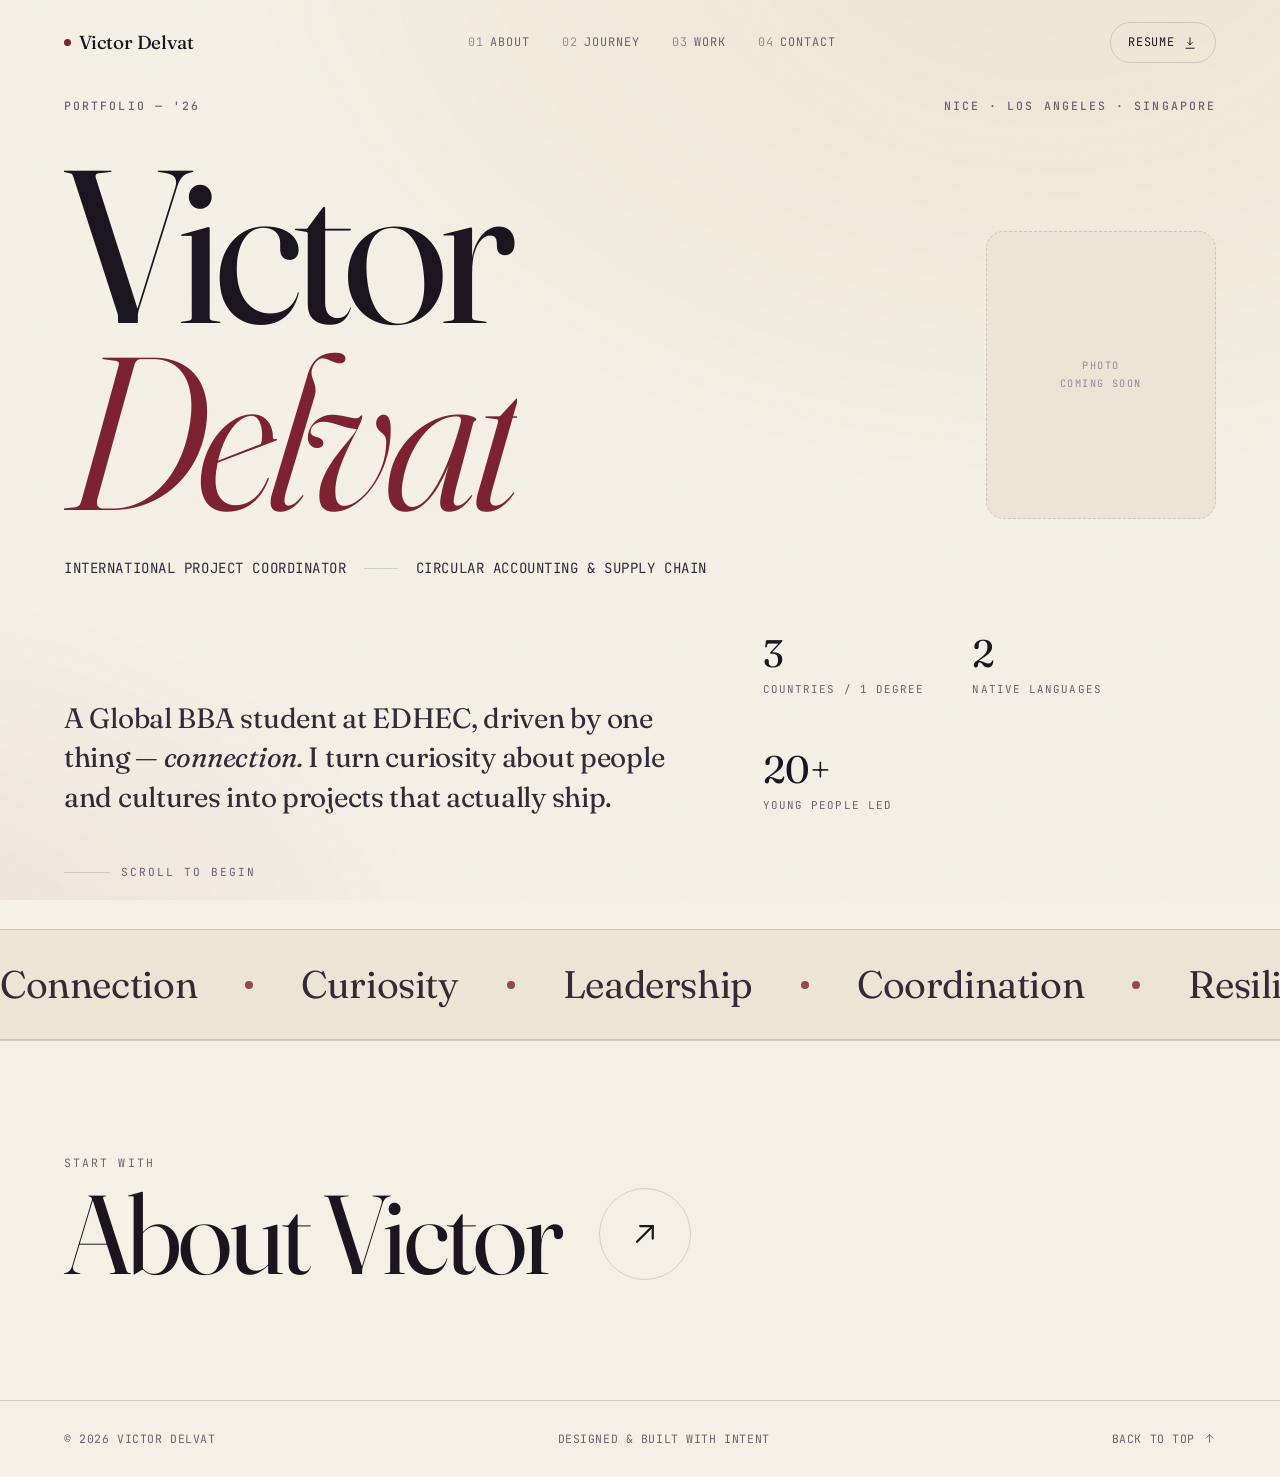
==== index.html @ 2fd2fdd8 "Initial commit — interactive multi-page portfolio Five-page editorial portfolio (home, about, journe" ====
<!DOCTYPE html>
<html lang="en">
<head>
<meta charset="UTF-8" />
<meta name="viewport" content="width=device-width, initial-scale=1.0" />
<title>Victor Delvat — International Project Coordinator</title>
<meta name="description" content="Victor Delvat — Global BBA student at EDHEC driven by connection. International project coordinator across France, the United States and Singapore. Circular Accounting & Supply Chain." />
<meta name="author" content="Victor Delvat" />
<meta name="theme-color" content="#F4F0E6" />
<link rel="preconnect" href="https://fonts.googleapis.com" />
<link rel="preconnect" href="https://fonts.gstatic.com" crossorigin />
<link href="https://fonts.googleapis.com/css2?family=Fraunces:ital,opsz,wght@0,9..144,300..600;1,9..144,300..500&family=Inter:wght@400;500;600&family=JetBrains+Mono:wght@400;500&display=swap" rel="stylesheet" />
<link rel="stylesheet" href="assets/styles.css" />
</head>
<body>
<div class="progress" id="progress" aria-hidden="true"></div>
<div class="cursor" id="cursor" aria-hidden="true"></div>
<div class="cursor-dot" id="cursorDot" aria-hidden="true"></div>

<header class="nav" id="nav">
  <a href="index.html" class="nav-name" aria-label="Victor Delvat — home"><span class="dot" aria-hidden="true"></span> Victor Delvat</a>
  <nav class="nav-links" aria-label="Primary">
    <a href="about.html" data-nav="about"><span class="idx">01</span>About</a>
    <a href="journey.html" data-nav="journey"><span class="idx">02</span>Journey</a>
    <a href="work.html" data-nav="work"><span class="idx">03</span>Work</a>
    <a href="contact.html" data-nav="contact"><span class="idx">04</span>Contact</a>
  </nav>
  <a class="btn-resume magnetic" href="Victor_Delvat_Resume.pdf" download data-cursor>
    <span>Resume <svg viewBox="0 0 24 24" fill="none" stroke="currentColor" stroke-width="1.6" stroke-linecap="round" stroke-linejoin="round" aria-hidden="true"><path d="M12 3v12m0 0 4-4m-4 4-4-4M5 21h14"/></svg></span>
  </a>
  <button class="nav-toggle" id="navToggle" aria-label="Open menu" aria-expanded="false"><span></span><span></span></button>
</header>

<div class="menu" id="menu">
  <a href="about.html" data-nav="about"><span class="idx">01</span>About</a>
  <a href="journey.html" data-nav="journey"><span class="idx">02</span>Journey</a>
  <a href="work.html" data-nav="work"><span class="idx">03</span>Work</a>
  <a href="contact.html" data-nav="contact"><span class="idx">04</span>Contact</a>
</div>
<main>
<section class="hero wrap" id="hero">
  <div class="hero-top">
    <p class="label r-up in">Portfolio — '26</p>
    <p class="label r-up in" data-d="1">Nice · Los&nbsp;Angeles · Singapore</p>
  </div>

  <div class="hero-head">
    <h1 class="hero-name display" aria-label="Victor Delvat">
      <span class="reveal-line"><span>Victor</span></span>
      <span class="reveal-line"><span><em>Delvat</em></span></span>
    </h1>
    <figure class="portrait r-up" data-d="2">
      <img src="assets/victor.jpg" alt="Portrait of Victor Delvat"
           onerror="this.closest('.portrait').classList.add('is-empty');this.remove();" />
      <figcaption>Photo<br/>coming soon</figcaption>
    </figure>
  </div>

  <div class="hero-role r-up" data-d="2">
    <span>International Project Coordinator</span>
    <span class="sep" aria-hidden="true"></span>
    <span>Circular Accounting &amp; Supply Chain</span>
  </div>

  <div class="hero-grid">
    <p class="lead hero-lead serif r-up" data-d="3">
      A Global&nbsp;BBA student at EDHEC, driven by one thing — <em>connection.</em>
      I turn curiosity about people and cultures into projects that actually ship.
    </p>
    <div class="hero-meta r-up" data-d="4">
      <div class="hero-stats">
        <div class="stat"><span class="num">3</span><span class="cap">Countries / 1 degree</span></div>
        <div class="stat"><span class="num">2</span><span class="cap">Native languages</span></div>
        <div class="stat"><span class="num">20+</span><span class="cap">Young people led</span></div>
      </div>
    </div>
  </div>

  <div class="scroll-cue r-up" data-d="5">
    <span class="line" aria-hidden="true"></span> Scroll to begin
  </div>
</section>
<div class="marquee" aria-hidden="true">
  <div class="marquee-track" id="marquee">
    <div class="marquee-item">Connection<span></span></div>
    <div class="marquee-item">Curiosity<span></span></div>
    <div class="marquee-item">Leadership<span></span></div>
    <div class="marquee-item">Coordination<span></span></div>
    <div class="marquee-item">Resilience<span></span></div>
    <div class="marquee-item">Culture<span></span></div>
    <!-- duplicate for seamless loop -->
    <div class="marquee-item">Connection<span></span></div>
    <div class="marquee-item">Curiosity<span></span></div>
    <div class="marquee-item">Leadership<span></span></div>
    <div class="marquee-item">Coordination<span></span></div>
    <div class="marquee-item">Resilience<span></span></div>
    <div class="marquee-item">Culture<span></span></div>
  </div>
</div>
</main>

<a class="next-step" href="about.html" aria-label="Next: About Victor">
  <span class="next-inner">
    <span class="ns-label r-up">Start with</span>
    <span class="ns-title serif r-up" data-d="1">About Victor <span class="ns-arrow"><svg viewBox="0 0 24 24" fill="none" stroke="currentColor" stroke-width="1.4" stroke-linecap="round" aria-hidden="true"><path d="M7 17 17 7M9 7h8v8"/></svg></span></span>
  </span>
</a>
<footer class="site-foot">
  <span>© <span id="yr"></span> Victor Delvat</span>
  <span>Designed &amp; built with intent</span>
  <a href="#" class="to-top" data-cursor>Back to top <svg viewBox="0 0 24 24" fill="none" stroke="currentColor" stroke-width="1.8" stroke-linecap="round" aria-hidden="true"><path d="M12 19V5m0 0-6 6m6-6 6 6"/></svg></a>
</footer>
<script src="assets/main.js"></script>
</body>
</html>
---- assets/styles.css ----
/* ============================================================
   VICTOR DELVAT — shared stylesheet (multi-page, bold edition)
   ============================================================ */
:root{
  --paper:#F4F0E6;
  --paper-2:#ECE5D6;
  --surface:#FBF8F1;
  --ink:#1A1620;
  --ink-soft:#332C38;
  --muted:#6B6270;
  --muted-2:#968D9C;
  --line:rgba(26,22,32,0.14);
  --line-soft:rgba(26,22,32,0.07);
  --clay:#7C2230;
  --clay-deep:#5E1721;
  --gold:#B07C2E;
  --gold-soft:#CBA869;
  --dark:#17121A;
  --dark-paper:#EFE7DA;
  --map-land:rgba(26,22,32,0.085);
  --map-hi:rgba(124,34,48,0.42);

  --maxw:1320px;
  --gut:clamp(1.25rem,5vw,5.5rem);

  --ease:cubic-bezier(0.22,1,0.36,1);
  --ease-soft:cubic-bezier(0.65,0.05,0.36,1);
  --r:16px;

  --f-display:"Fraunces",Georgia,serif;
  --f-body:"Inter",system-ui,-apple-system,sans-serif;
  --f-mono:"JetBrains Mono",ui-monospace,monospace;
}

/* ---------- view transitions (cross-page) ---------- */
@view-transition{ navigation:auto; }
@keyframes vt-out{ to{ opacity:0; transform:translateY(-14px) scale(.992); } }
@keyframes vt-in{ from{ opacity:0; transform:translateY(22px) scale(.992); } }
::view-transition-old(root){ animation:vt-out .42s var(--ease) both; }
::view-transition-new(root){ animation:vt-in .55s var(--ease) both; }

/* ============================================================ RESET */
*{margin:0;padding:0;box-sizing:border-box}
html{-webkit-text-size-adjust:100%;scroll-behavior:smooth}
body{
  font-family:var(--f-body);background:var(--paper);color:var(--ink);
  font-size:clamp(1rem,0.55vw + 0.9rem,1.12rem);line-height:1.65;
  -webkit-font-smoothing:antialiased;text-rendering:optimizeLegibility;overflow-x:hidden;
}
img{display:block;max-width:100%}
a{color:inherit;text-decoration:none}
button{font:inherit;color:inherit;background:none;border:none;cursor:pointer}
::selection{background:var(--clay);color:#fff}

/* warm wash + film grain */
body::before{
  content:"";position:fixed;inset:0;z-index:0;pointer-events:none;
  background:
    radial-gradient(120% 120% at 82% -10%, rgba(176,124,46,0.10), transparent 55%),
    radial-gradient(90% 90% at -10% 110%, rgba(124,34,48,0.07), transparent 50%);
}
body::after{
  content:"";position:fixed;inset:0;z-index:9998;pointer-events:none;opacity:.5;
  mix-blend-mode:multiply;
  background-image:url("data:image/svg+xml,%3Csvg xmlns='http://www.w3.org/2000/svg' width='160' height='160'%3E%3Cfilter id='n'%3E%3CfeTurbulence type='fractalNoise' baseFrequency='0.85' numOctaves='2' stitchTiles='stitch'/%3E%3C/filter%3E%3Crect width='100%25' height='100%25' filter='url(%23n)' opacity='0.045'/%3E%3C/svg%3E");
}

.wrap{max-width:var(--maxw);margin-inline:auto;padding-inline:var(--gut)}
.section{position:relative;z-index:1;padding-block:clamp(4.5rem,11vh,9rem)}
main{position:relative;z-index:1}

/* ============================================================ TYPE HELPERS */
.label{font-family:var(--f-mono);font-size:0.72rem;letter-spacing:0.18em;text-transform:uppercase;color:var(--muted);font-weight:500}
.display{font-family:var(--f-display);font-weight:380;line-height:0.9;letter-spacing:-0.025em;font-optical-sizing:auto}
.serif{font-family:var(--f-display)}
.lead{font-size:clamp(1.2rem,1.4vw + 0.9rem,1.75rem);line-height:1.42;letter-spacing:-0.01em;color:var(--ink-soft);max-width:34ch}

.reveal-line{display:block;overflow:hidden}
.reveal-line > span{display:block;transform:translateY(110%);transition:transform 0.95s var(--ease)}
.in .reveal-line > span{transform:translateY(0)}
.in .reveal-line:nth-child(2) > span{transition-delay:0.08s}
.in .reveal-line:nth-child(3) > span{transition-delay:0.16s}

.r-up{opacity:0;transform:translateY(26px);transition:opacity 0.85s var(--ease),transform 0.85s var(--ease)}
.in .r-up,.r-up.in{opacity:1;transform:none}
.r-up[data-d="1"]{transition-delay:0.08s}
.r-up[data-d="2"]{transition-delay:0.16s}
.r-up[data-d="3"]{transition-delay:0.24s}
.r-up[data-d="4"]{transition-delay:0.32s}
.r-up[data-d="5"]{transition-delay:0.40s}

/* ============================================================ CURSOR */
.cursor,.cursor-dot{position:fixed;top:0;left:0;z-index:9999;pointer-events:none;border-radius:50%;mix-blend-mode:multiply;opacity:0}
.cursor{width:40px;height:40px;border:1px solid rgba(26,22,32,0.45);transform:translate(-50%,-50%);
  transition:width .35s var(--ease),height .35s var(--ease),opacity .3s,background .35s var(--ease),border-color .35s}
.cursor-dot{width:5px;height:5px;background:var(--ink);transform:translate(-50%,-50%)}
.cursor.is-hover{width:66px;height:66px;background:rgba(124,34,48,0.10);border-color:transparent}
.cursor.is-hover-dark{border-color:rgba(239,231,218,0.6)}
body.cursor-ready{cursor:none}
body.cursor-ready a,body.cursor-ready button{cursor:none}

/* ============================================================ PROGRESS */
.progress{position:fixed;top:0;left:0;height:2px;width:100%;transform:scaleX(0);transform-origin:0 50%;background:var(--clay);z-index:300}

/* ============================================================ NAV */
.nav{position:fixed;top:0;left:0;right:0;z-index:200;display:flex;align-items:center;justify-content:space-between;
  padding:1.4rem var(--gut);transition:padding .5s var(--ease),background .5s var(--ease),box-shadow .5s var(--ease),backdrop-filter .5s}
.nav.shrunk{padding:0.85rem var(--gut);background:rgba(244,240,230,0.72);backdrop-filter:blur(14px) saturate(120%);
  -webkit-backdrop-filter:blur(14px) saturate(120%);box-shadow:0 1px 0 var(--line-soft)}
.nav-name{font-family:var(--f-display);font-size:1.18rem;font-weight:450;letter-spacing:-0.01em;display:flex;align-items:center;gap:.5rem}
.nav-name .dot{width:7px;height:7px;border-radius:50%;background:var(--clay);display:inline-block}
.nav-links{display:flex;align-items:center;gap:2rem}
.nav-links a{font-family:var(--f-mono);font-size:0.74rem;letter-spacing:0.08em;text-transform:uppercase;color:var(--muted);position:relative;padding:.3rem 0;transition:color .3s var(--ease)}
.nav-links a .idx{color:var(--muted-2);margin-right:.4rem}
.nav-links a::after{content:"";position:absolute;left:0;bottom:-2px;height:1px;width:100%;background:var(--ink);transform:scaleX(0);transform-origin:100% 50%;transition:transform .4s var(--ease)}
.nav-links a:hover,.nav-links a.active{color:var(--ink)}
.nav-links a:hover::after,.nav-links a.active::after{transform:scaleX(1);transform-origin:0 50%}
.nav-links a.active .idx{color:var(--clay)}

.btn-resume{display:inline-flex;align-items:center;gap:.55rem;font-family:var(--f-mono);font-size:0.74rem;letter-spacing:0.06em;text-transform:uppercase;
  border:1px solid var(--line);border-radius:100px;padding:.6rem 1.1rem;color:var(--ink);position:relative;overflow:hidden;
  transition:background .4s var(--ease),color .4s var(--ease),border-color .4s var(--ease)}
.btn-resume span{position:relative;z-index:1;display:inline-flex;align-items:center;gap:.55rem}
.btn-resume::before{content:"";position:absolute;inset:0;background:var(--ink);transform:translateY(101%);transition:transform .5s var(--ease);z-index:0}
.btn-resume:hover{color:var(--paper);border-color:var(--ink)}
.btn-resume:hover::before{transform:translateY(0)}
.btn-resume svg{width:14px;height:14px}
.nav-toggle{display:none}

/* mobile menu */
.menu{position:fixed;inset:0;z-index:190;background:var(--paper);display:flex;flex-direction:column;justify-content:center;gap:1rem;padding:var(--gut);transform:translateY(-100%);transition:transform .6s var(--ease)}
.menu.open{transform:translateY(0)}
.menu a{font-family:var(--f-display);font-size:clamp(2rem,9vw,3.5rem);font-weight:380;letter-spacing:-0.02em;display:flex;align-items:baseline;gap:1rem}
.menu a .idx{font-family:var(--f-mono);font-size:0.9rem;color:var(--clay)}

/* inner pages: clear the fixed nav */
main > .section:first-child:not(.hero){padding-top:clamp(7rem,15vh,11rem)}

/* dark-themed pages (contact): make the nav legible over dark */
body.on-dark .nav-name{color:var(--dark-paper)}
body.on-dark .nav-name .dot{background:var(--gold)}
body.on-dark .nav-links a{color:rgba(239,231,218,0.55)}
body.on-dark .nav-links a:hover,body.on-dark .nav-links a.active{color:var(--dark-paper)}
body.on-dark .nav-links a::after{background:var(--dark-paper)}
body.on-dark .nav-links a.active .idx{color:var(--gold)}
body.on-dark .btn-resume{color:var(--dark-paper);border-color:rgba(239,231,218,0.32)}
body.on-dark .btn-resume::before{background:var(--dark-paper)}
body.on-dark .btn-resume:hover{color:var(--dark)}
body.on-dark .nav.shrunk{background:rgba(23,18,26,0.62);box-shadow:0 1px 0 rgba(239,231,218,0.1)}
body.on-dark .nav-toggle span{background:var(--dark-paper)}
body.on-dark .cursor{border-color:rgba(239,231,218,0.5);mix-blend-mode:screen}
body.on-dark .cursor-dot{background:var(--dark-paper);mix-blend-mode:screen}

/* ============================================================ HERO */
.hero{min-height:100svh;display:flex;flex-direction:column;justify-content:center;padding-top:6rem;padding-bottom:3rem;position:relative;z-index:1}
.hero-top{display:flex;justify-content:space-between;align-items:flex-end;gap:2rem;margin-bottom:clamp(1.5rem,4vh,3rem);flex-wrap:wrap}
.hero-head{display:flex;align-items:flex-end;justify-content:space-between;gap:clamp(1.5rem,4vw,3rem);flex-wrap:wrap}
.hero-name{font-size:clamp(3.8rem,17vw,17rem);letter-spacing:-0.04em;line-height:0.86}
.hero-name em{font-style:italic;font-weight:320;color:var(--clay)}
.hero-role{display:flex;align-items:center;gap:1.1rem;flex-wrap:wrap;margin-top:clamp(1.4rem,3.5vh,2.6rem);
  font-family:var(--f-mono);font-size:clamp(0.78rem,1.1vw,0.95rem);letter-spacing:0.04em;text-transform:uppercase;color:var(--ink-soft)}
.hero-role .sep{width:34px;height:1px;background:var(--line);display:inline-block}
.hero-grid{display:grid;grid-template-columns:1.4fr 1fr;gap:clamp(2rem,5vw,5rem);align-items:end;margin-top:clamp(2.5rem,6vh,4.5rem)}
.hero-lead{align-self:end}
.hero-meta{display:flex;flex-direction:column;gap:.9rem;align-items:flex-start;justify-self:end}
.hero-stats{display:flex;gap:clamp(1.5rem,4vw,3rem);flex-wrap:wrap}
.stat .num{font-family:var(--f-display);font-size:clamp(1.9rem,3vw,2.8rem);line-height:1;font-weight:400;display:block}
.stat .cap{font-family:var(--f-mono);font-size:0.68rem;letter-spacing:0.1em;text-transform:uppercase;color:var(--muted);margin-top:.5rem}
.scroll-cue{display:flex;align-items:center;gap:.7rem;margin-top:clamp(2rem,5vh,3.5rem);font-family:var(--f-mono);font-size:0.7rem;letter-spacing:0.18em;text-transform:uppercase;color:var(--muted)}
.scroll-cue .line{position:relative;width:46px;height:1px;background:var(--line);overflow:hidden}
.scroll-cue .line::after{content:"";position:absolute;inset:0;background:var(--ink);transform:translateX(-100%);animation:cue 2.4s var(--ease) infinite}
@keyframes cue{0%{transform:translateX(-100%)}50%{transform:translateX(0)}100%{transform:translateX(100%)}}

/* ============================================================ PORTRAIT / PHOTO SLOTS */
.portrait{position:relative;flex:none;align-self:flex-end;margin-bottom:.4rem;width:clamp(160px,18vw,270px);aspect-ratio:4/5;
  border:1px solid var(--line);border-radius:18px;overflow:hidden;background:var(--paper-2)}
.portrait img,.photo img{position:absolute;inset:0;width:100%;height:100%;object-fit:cover;z-index:1}
.portrait figcaption,.photo figcaption{position:absolute;inset:0;display:flex;align-items:center;justify-content:center;text-align:center;
  font-family:var(--f-mono);font-size:0.64rem;letter-spacing:0.14em;text-transform:uppercase;color:var(--muted-2);line-height:1.7}
.portrait.is-empty,.photo.is-empty{border-style:dashed}
.photo{position:relative;overflow:hidden;border:1px solid var(--line);border-radius:var(--r);background:var(--paper-2)}

/* ============================================================ SECTION HEADER */
.sec-head{display:flex;align-items:baseline;gap:1rem;margin-bottom:clamp(2.5rem,6vw,4.5rem);border-bottom:1px solid var(--line);padding-bottom:1.4rem;flex-wrap:wrap}
.sec-head .idx{font-family:var(--f-mono);font-size:0.8rem;color:var(--clay);letter-spacing:0.05em}
.sec-head h1,.sec-head h2{font-size:clamp(2.2rem,5.5vw,4.6rem);font-weight:360;letter-spacing:-0.03em;line-height:1}
.sec-head h1 em,.sec-head h2 em{font-style:italic;color:var(--muted)}
.sec-head .aside{margin-left:auto;max-width:30ch;color:var(--muted);font-size:0.95rem}

/* ============================================================ ABOUT */
.about-grid{display:grid;grid-template-columns:1fr 1fr;gap:clamp(2.5rem,6vw,6rem);align-items:start}
.about-lead{font-family:var(--f-display);font-weight:340;font-size:clamp(1.6rem,2.5vw,2.4rem);line-height:1.3;letter-spacing:-0.015em}
.about-lead strong{font-weight:500;color:var(--clay-deep)}
.about-body p{color:var(--ink-soft);margin-bottom:1.3rem;max-width:46ch}
.about-body p:last-child{margin-bottom:0}
.pullquote{margin-top:clamp(3rem,7vw,5rem);border-top:1px solid var(--line);padding-top:clamp(2rem,4vw,3rem);display:grid;grid-template-columns:auto 1fr;gap:clamp(1.5rem,4vw,3rem);align-items:start}
.pullquote .q{font-family:var(--f-display);font-style:italic;font-weight:330;font-size:clamp(1.8rem,3.8vw,3.4rem);line-height:1.18;letter-spacing:-0.02em}
.pullquote .q .mark{color:var(--clay)}
.pullquote .attr{font-family:var(--f-mono);font-size:0.72rem;letter-spacing:0.12em;text-transform:uppercase;color:var(--muted);white-space:nowrap;padding-top:.6rem}
.values{display:flex;flex-wrap:wrap;gap:.7rem;margin-top:clamp(2.5rem,5vw,3.5rem)}
.chip{font-family:var(--f-mono);font-size:0.76rem;letter-spacing:0.03em;border:1px solid var(--line);border-radius:100px;padding:.5rem 1rem;color:var(--ink-soft);transition:background .35s var(--ease),color .35s var(--ease),border-color .35s var(--ease)}
.chip:hover{background:var(--ink);color:var(--paper);border-color:var(--ink)}

/* ============================================================ PATH / JOURNEY */
.path-list{display:flex;flex-direction:column}
.stop{display:grid;grid-template-columns:0.6fr 1.6fr 1fr;gap:clamp(1rem,3vw,3rem);padding:clamp(1.6rem,3.5vw,2.6rem) 0;border-top:1px solid var(--line);align-items:start;position:relative;transition:background .5s var(--ease)}
.stop:last-child{border-bottom:1px solid var(--line)}
.stop:hover{background:linear-gradient(90deg,rgba(124,34,48,0.05),transparent 70%)}
.stop .yr{font-family:var(--f-mono);font-size:0.8rem;color:var(--muted);letter-spacing:0.03em;padding-top:.45rem}
.stop .place h3{font-family:var(--f-display);font-size:clamp(1.4rem,2.6vw,2.1rem);font-weight:400;letter-spacing:-0.015em;line-height:1.1}
.stop .place .loc{display:flex;align-items:center;gap:.55rem;margin-top:.6rem;font-size:0.92rem;color:var(--muted)}
.stop .place .loc svg{width:14px;height:14px;color:var(--clay);flex:none}
.stop .detail{color:var(--ink-soft);font-size:0.97rem;padding-top:.3rem}
.stop .detail .courses{display:flex;flex-wrap:wrap;gap:.4rem;margin-top:.9rem}
.stop .detail .courses span{font-family:var(--f-mono);font-size:0.68rem;color:var(--muted);border:1px solid var(--line-soft);border-radius:6px;padding:.25rem .5rem}
.stop .num-big{position:absolute;right:0;top:50%;transform:translateY(-50%);font-family:var(--f-display);font-size:clamp(3rem,8vw,7rem);font-style:italic;color:rgba(26,22,32,0.05);font-weight:300;pointer-events:none;z-index:-1}

.journey{position:relative;width:100%;aspect-ratio:950/620;margin-bottom:clamp(2.5rem,6vw,4.5rem);border:1px solid var(--line);border-radius:18px;overflow:hidden;
  background:radial-gradient(120% 130% at 50% -20%, rgba(176,124,46,0.10), transparent 55%),radial-gradient(90% 90% at 95% 110%, rgba(124,34,48,0.08), transparent 55%),var(--surface)}
.world-base,.map-overlay{position:absolute;inset:0;width:100%;height:100%}
.world-base path{fill:var(--map-land);stroke:none;transition:fill 1.2s var(--ease)}
.world-base #france,.world-base #usa{fill:var(--map-land)}
.journey.in .world-base #france,.journey.in .world-base #usa{fill:var(--map-hi)}
.map-overlay{overflow:visible}
.route{fill:none;stroke:var(--gold);stroke-width:2.4;stroke-linecap:round;stroke-linejoin:round;stroke-dasharray:var(--len);stroke-dashoffset:var(--len);transition:stroke-dashoffset 2.1s var(--ease-soft);filter:drop-shadow(0 1px 1px rgba(176,124,46,0.35))}
.journey.in .route{stroke-dashoffset:0}
.route-ghost{fill:none;stroke:var(--line);stroke-width:1;stroke-dasharray:2 6}
.plane{fill:var(--ink)}
.plane-wrap{opacity:0;transition:opacity .4s var(--ease)}
.journey.in .plane-wrap{opacity:1}
.mk-ring{fill:none;stroke:var(--clay);stroke-width:2;opacity:0;transform-box:fill-box;transform-origin:center}
.journey.in .mk-ring{animation:pulse 2.6s var(--ease) infinite}
.mk-dot{fill:var(--clay)}.mk-dot.gold{fill:var(--gold)}
@keyframes pulse{0%{opacity:.55;transform:scale(.6)}70%{opacity:0;transform:scale(2.6)}100%{opacity:0;transform:scale(2.6)}}
.city{position:absolute;transform:translate(-50%,-50%);display:flex;flex-direction:column;gap:.15rem;align-items:center;pointer-events:none;text-align:center;opacity:0;transition:opacity .7s var(--ease)}
.journey.in .city{opacity:1}
.city .c-name{font-family:var(--f-display);font-size:clamp(.8rem,1.5vw,1.15rem);font-weight:500;line-height:1;letter-spacing:-.01em;color:var(--ink);white-space:nowrap}
.city .c-meta{font-family:var(--f-mono);font-size:clamp(.5rem,.9vw,.66rem);letter-spacing:.1em;text-transform:uppercase;color:var(--muted);white-space:nowrap}
.city .c-tag{font-family:var(--f-mono);font-size:clamp(.46rem,.8vw,.58rem);letter-spacing:.12em;text-transform:uppercase;color:var(--gold);margin-bottom:.1rem}
.city.below{flex-direction:column-reverse}
.journey-cap{position:absolute;left:clamp(1rem,3vw,2rem);bottom:clamp(1rem,3vw,1.6rem);font-family:var(--f-mono);font-size:.64rem;letter-spacing:.14em;text-transform:uppercase;color:var(--muted-2);display:flex;align-items:center;gap:.6rem}
.journey-cap .pin{width:7px;height:7px;border-radius:50%;background:var(--gold)}

/* ============================================================ WORK */
.work-list{display:flex;flex-direction:column;gap:0}
.job{display:grid;grid-template-columns:auto 1fr auto;gap:clamp(1.2rem,3vw,3rem);padding:clamp(1.8rem,4vw,3rem) 0;border-top:1px solid var(--line);align-items:center;cursor:pointer;position:relative}
.job:last-child{border-bottom:1px solid var(--line)}
.job .j-main{display:flex;flex-direction:column;gap:.2rem}
.job .j-title{font-family:var(--f-display);font-size:clamp(1.6rem,3.6vw,2.9rem);font-weight:400;letter-spacing:-0.02em;line-height:1.04;transition:color .4s var(--ease);display:flex;align-items:center;gap:.8rem;flex-wrap:wrap}
.job .j-title .tag{font-family:var(--f-mono);font-size:0.62rem;letter-spacing:0.1em;text-transform:uppercase;color:var(--clay);border:1px solid var(--clay);border-radius:100px;padding:.2rem .55rem;transform:translateY(-3px)}
.job .j-org{color:var(--muted);font-size:0.97rem;margin-top:.35rem}
.job .j-side{text-align:right;display:flex;flex-direction:column;align-items:flex-end;gap:.5rem}
.job .j-yr{font-family:var(--f-mono);font-size:0.78rem;color:var(--muted)}
.job .j-arrow{width:42px;height:42px;border:1px solid var(--line);border-radius:50%;display:flex;align-items:center;justify-content:center;transition:background .4s var(--ease),border-color .4s var(--ease),transform .4s var(--ease)}
.job .j-arrow svg{width:16px;height:16px;transition:transform .4s var(--ease),color .4s var(--ease)}
.job:hover .j-title{color:var(--clay-deep)}
.job:hover .j-arrow{background:var(--ink);border-color:var(--ink);transform:rotate(45deg)}
.job:hover .j-arrow svg{color:var(--paper);transform:rotate(-45deg)}
.job-detail{grid-column:1 / -1;display:grid;grid-template-rows:0fr;transition:grid-template-rows .55s var(--ease)}
.job-detail-inner{overflow:hidden}
.job.open .job-detail{grid-template-rows:1fr}
.job-detail ul{list-style:none;padding-top:1.5rem;display:grid;grid-template-columns:repeat(auto-fit,minmax(240px,1fr));gap:.9rem 2.5rem;max-width:60rem}
.job-detail li{position:relative;padding-left:1.4rem;color:var(--ink-soft);font-size:0.96rem;line-height:1.5}
.job-detail li::before{content:"";position:absolute;left:0;top:.6em;width:6px;height:6px;border-radius:50%;background:var(--clay)}

/* logos */
.logo{position:relative;display:inline-flex;align-items:center;justify-content:center;flex:none;width:58px;height:58px;padding:5px;overflow:hidden;border:1px solid var(--line);border-radius:13px;background:var(--surface);
  font-family:var(--f-mono);font-weight:500;font-size:0.5rem;letter-spacing:0.04em;line-height:1.18;text-transform:uppercase;color:var(--ink-soft);text-align:center;transition:border-color .4s var(--ease),background .4s var(--ease)}
.logo img{position:absolute;inset:0;width:100%;height:100%;object-fit:contain;padding:9px;background:var(--surface);z-index:1}
.logo b{font-weight:600}
.job:hover .j-logo{border-color:var(--clay)}
.logo-uni{display:flex;width:54px;height:54px;margin-bottom:1.1rem}

.certs{display:grid;grid-template-columns:repeat(auto-fit,minmax(240px,1fr));gap:1.2rem;margin-top:clamp(2.5rem,5vw,4rem)}
.cert{border:1px solid var(--line);border-radius:var(--r);padding:1.6rem;background:var(--surface);transition:transform .45s var(--ease),box-shadow .45s var(--ease),border-color .45s var(--ease);display:flex;flex-direction:column;gap:.6rem}
.cert:hover{transform:translateY(-5px);box-shadow:0 18px 40px -22px rgba(26,22,32,0.3);border-color:var(--clay)}
.cert .c-ico{width:30px;height:30px;color:var(--clay)}
.cert .c-ico svg{width:100%;height:100%}
.cert h4{font-family:var(--f-display);font-size:1.25rem;font-weight:450;letter-spacing:-0.01em}
.cert p{font-size:0.88rem;color:var(--muted)}

/* ============================================================ NEXT-STEP CTA */
.next-step{position:relative;z-index:1;display:block;border-top:1px solid var(--line);padding-block:clamp(3.5rem,9vw,7rem);transition:background .5s var(--ease)}
.next-step:hover{background:linear-gradient(180deg,rgba(124,34,48,0.04),transparent)}
.next-inner{max-width:var(--maxw);margin-inline:auto;padding-inline:var(--gut);display:flex;flex-direction:column;gap:.6rem}
.next-step .ns-label{font-family:var(--f-mono);font-size:0.72rem;letter-spacing:0.18em;text-transform:uppercase;color:var(--muted)}
.next-step .ns-title{font-family:var(--f-display);font-weight:380;font-size:clamp(2.6rem,9vw,7rem);line-height:0.95;letter-spacing:-0.03em;display:flex;align-items:center;gap:clamp(1rem,3vw,2.5rem);flex-wrap:wrap;transition:color .4s var(--ease)}
.next-step:hover .ns-title{color:var(--clay-deep)}
.next-step .ns-arrow{display:inline-flex;align-items:center;justify-content:center;width:clamp(54px,8vw,92px);height:clamp(54px,8vw,92px);border:1px solid var(--line);border-radius:50%;transition:background .45s var(--ease),border-color .45s var(--ease),transform .45s var(--ease);flex:none}
.next-step .ns-arrow svg{width:42%;height:42%;transition:transform .45s var(--ease),color .45s var(--ease)}
.next-step:hover .ns-arrow{background:var(--clay);border-color:var(--clay);transform:rotate(45deg)}
.next-step:hover .ns-arrow svg{color:var(--paper);transform:rotate(-45deg)}

/* ============================================================ CONTACT (dark) */
.contact{position:relative;z-index:1;background:var(--dark);color:var(--dark-paper);padding-block:clamp(5rem,12vh,9rem);overflow:hidden;min-height:100svh;display:flex;align-items:center}
.contact::before{content:"";position:absolute;inset:0;pointer-events:none;background:radial-gradient(80% 90% at 85% 0%,rgba(124,34,48,0.34),transparent 58%)}
.contact .label{color:rgba(239,231,218,0.6)}
.contact-head{font-family:var(--f-display);font-weight:330;font-size:clamp(2.8rem,9vw,7.5rem);line-height:0.96;letter-spacing:-0.03em;margin-block:1.5rem 0}
.contact-head em{font-style:italic;color:var(--gold-soft)}
.contact-grid{display:grid;grid-template-columns:1.4fr 1fr;gap:clamp(2.5rem,6vw,5rem);margin-top:clamp(2.5rem,6vw,4.5rem);align-items:end}
.contact-cta{display:inline-flex;align-items:center;gap:1rem;margin-top:2rem;font-family:var(--f-display);font-size:clamp(1.6rem,3.5vw,2.6rem);font-weight:400;letter-spacing:-0.02em;color:var(--dark-paper);position:relative}
.contact-cta .u{position:relative}
.contact-cta .u::after{content:"";position:absolute;left:0;bottom:2px;height:1px;width:100%;background:currentColor;transform:scaleX(0);transform-origin:0 50%;transition:transform .5s var(--ease)}
.contact-cta:hover .u::after{transform:scaleX(1)}
.contact-cta .arrow{width:54px;height:54px;border-radius:50%;border:1px solid rgba(239,231,218,0.3);display:flex;align-items:center;justify-content:center;flex:none;transition:background .4s var(--ease),transform .4s var(--ease)}
.contact-cta .arrow svg{width:20px;height:20px;transition:transform .4s var(--ease)}
.contact-cta:hover .arrow{background:var(--clay);border-color:var(--clay);transform:rotate(45deg)}
.contact-cta:hover .arrow svg{transform:rotate(-45deg)}
.contact-links{display:flex;flex-direction:column;gap:.2rem}
.contact-links a{display:flex;align-items:center;justify-content:space-between;gap:1rem;padding:1rem 0;border-bottom:1px solid rgba(239,231,218,0.14);font-size:1rem;transition:padding-left .4s var(--ease)}
.contact-links a .k{font-family:var(--f-mono);font-size:0.72rem;letter-spacing:0.1em;text-transform:uppercase;color:rgba(239,231,218,0.55)}
.contact-links a .v{display:flex;align-items:center;gap:.6rem}
.contact-links a svg{width:15px;height:15px;opacity:.5;transition:opacity .4s,transform .4s var(--ease)}
.contact-links a:hover{padding-left:.5rem}
.contact-links a:hover svg{opacity:1;transform:translate(2px,-2px)}

/* ============================================================ SITE FOOTER */
.site-foot{position:relative;z-index:1;display:flex;justify-content:space-between;align-items:center;gap:1.5rem;flex-wrap:wrap;
  max-width:var(--maxw);margin-inline:auto;padding:1.8rem var(--gut);border-top:1px solid var(--line);
  font-family:var(--f-mono);font-size:0.72rem;letter-spacing:0.05em;color:var(--muted);text-transform:uppercase}
.site-foot a{transition:color .3s}
.site-foot a:hover{color:var(--ink)}
.to-top{display:inline-flex;align-items:center;gap:.5rem}
.to-top svg{width:13px;height:13px}
.contact .foot-in{display:flex;justify-content:space-between;align-items:center;gap:1.5rem;flex-wrap:wrap;margin-top:clamp(3.5rem,8vw,6rem);padding-top:1.6rem;border-top:1px solid rgba(239,231,218,0.14);font-family:var(--f-mono);font-size:0.72rem;letter-spacing:0.05em;color:rgba(239,231,218,0.5);text-transform:uppercase}
.contact .foot-in a{transition:color .3s}.contact .foot-in a:hover{color:var(--dark-paper)}

/* ============================================================ MARQUEE */
.marquee{border-block:1px solid var(--line);padding-block:1.4rem;overflow:hidden;position:relative;z-index:1;background:var(--paper-2)}
.marquee-track{display:flex;gap:3rem;width:max-content;animation:slide 38s linear infinite;will-change:transform}
.marquee:hover .marquee-track{animation-play-state:paused}
.marquee-item{font-family:var(--f-display);font-size:clamp(1.4rem,3vw,2.4rem);font-weight:380;letter-spacing:-0.01em;color:var(--ink-soft);display:flex;align-items:center;gap:3rem;white-space:nowrap}
.marquee-item > span{display:none}
.marquee-item::after{content:"";width:8px;height:8px;border-radius:50%;background:var(--clay);flex:none;opacity:.8}
@keyframes slide{to{transform:translateX(-50%)}}

/* ============================================================ TILT */
.tilt{transition:transform .4s var(--ease)}

/* ============================================================ RESPONSIVE */
@media (max-width:900px){
  .nav-links{display:none}
  .nav-toggle{display:flex;flex-direction:column;gap:5px;width:30px;height:30px;align-items:center;justify-content:center}
  .nav-toggle span{width:22px;height:1.5px;background:var(--ink);transition:transform .4s var(--ease),opacity .3s}
  .nav-toggle[aria-expanded="true"] span:first-child{transform:translateY(3.25px) rotate(45deg)}
  .nav-toggle[aria-expanded="true"] span:last-child{transform:translateY(-3.25px) rotate(-45deg)}
  .hero-grid{grid-template-columns:1fr;gap:2.5rem}
  .hero-meta{justify-self:start}
  .about-grid{grid-template-columns:1fr;gap:2rem}
  .stop{grid-template-columns:1fr;gap:.6rem}
  .stop .yr{padding-top:0}
  .stop .num-big{display:none}
  .job{grid-template-columns:auto 1fr;gap:1rem}
  .job .j-side{grid-column:2;flex-direction:row;align-items:center;justify-content:space-between;width:100%;margin-top:.4rem}
  .pullquote{grid-template-columns:1fr}
  .contact-grid{grid-template-columns:1fr}
  .sec-head .aside{margin-left:0;flex-basis:100%}
}
@media (hover:none){.cursor,.cursor-dot{display:none!important}}

/* ============================================================ REDUCED MOTION */
@media (prefers-reduced-motion:reduce){
  html{scroll-behavior:auto}
  *,*::before,*::after{animation-duration:0.001ms!important;animation-iteration-count:1!important;transition-duration:0.001ms!important}
  .reveal-line > span{transform:none}.r-up{opacity:1;transform:none}.marquee-track{animation:none}
  .cursor,.cursor-dot{display:none!important}body.cursor-ready{cursor:auto}
  ::view-transition-old(root),::view-transition-new(root){animation:none!important}
}
a:focus-visible,button:focus-visible{outline:2px solid var(--clay);outline-offset:3px;border-radius:2px}
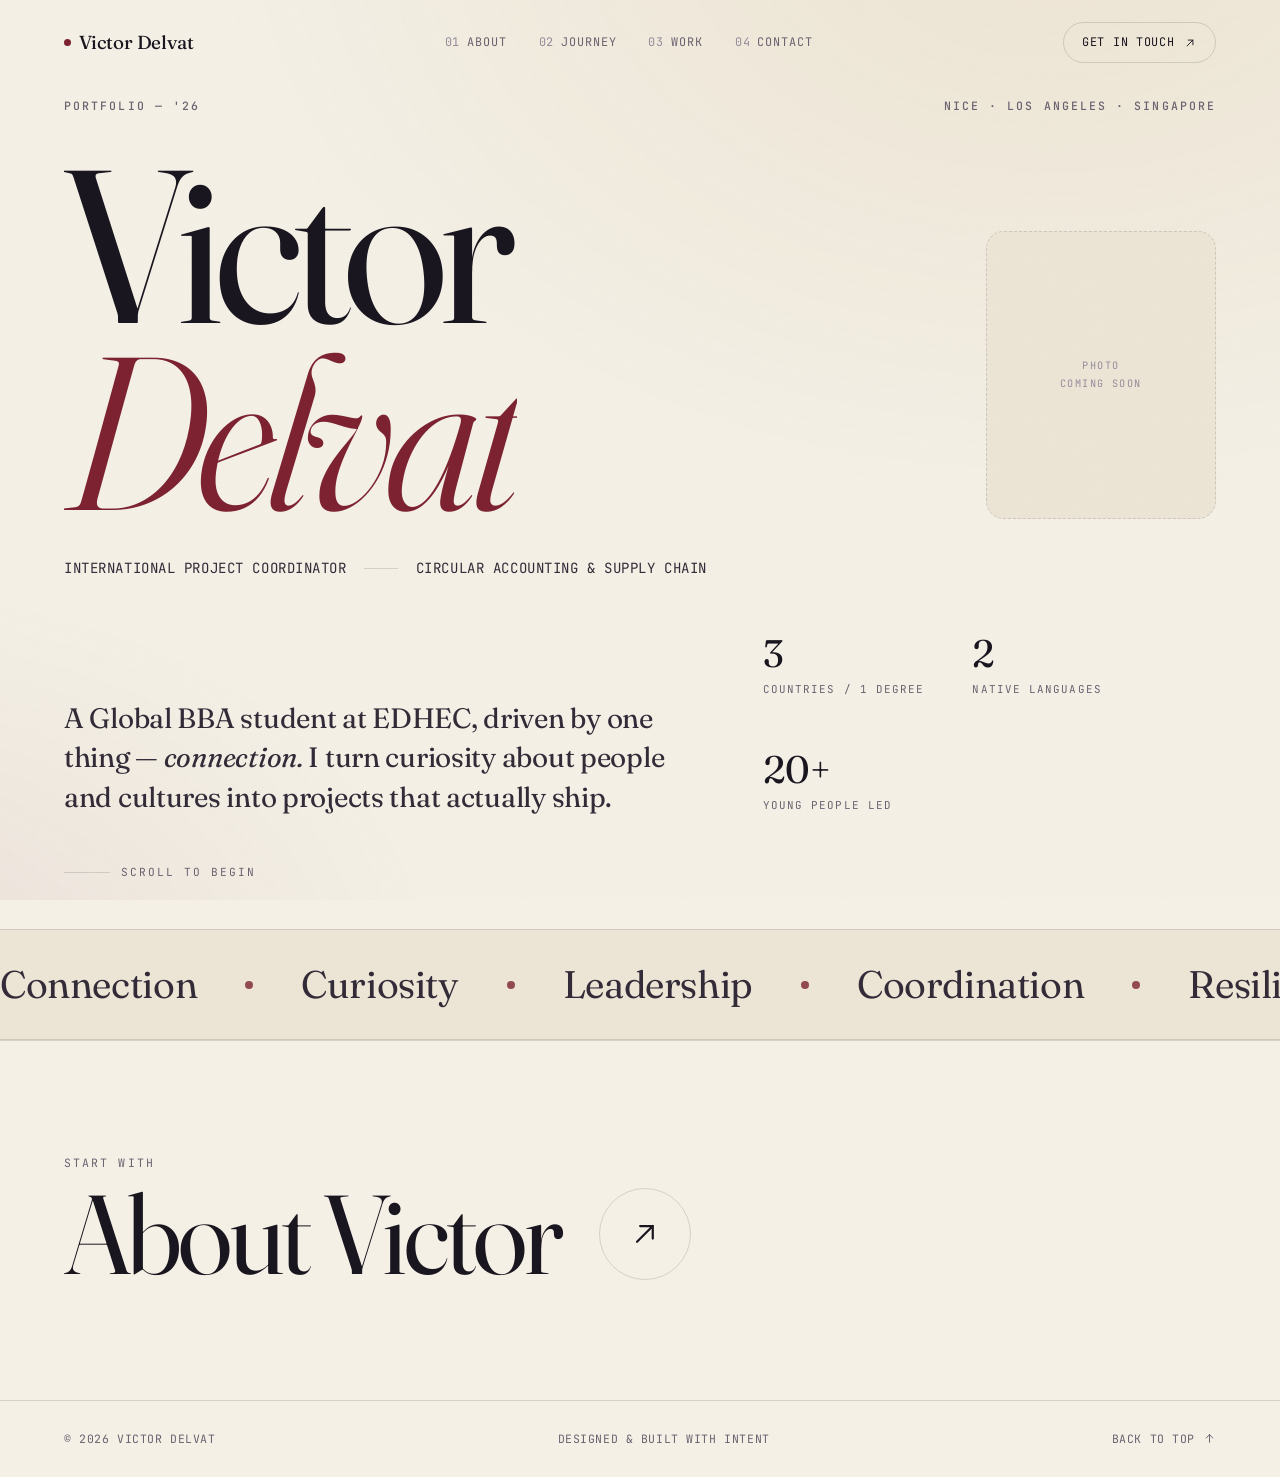
==== commit a1172b2b: "Add Web3Forms contact form; remove resume download Replace the email CTA and resume PDF download wit" ====
--- a/index.html
+++ b/index.html
@@ -25,8 +25,8 @@
     <a href="work.html" data-nav="work"><span class="idx">03</span>Work</a>
     <a href="contact.html" data-nav="contact"><span class="idx">04</span>Contact</a>
   </nav>
-  <a class="btn-resume magnetic" href="Victor_Delvat_Resume.pdf" download data-cursor>
-    <span>Resume <svg viewBox="0 0 24 24" fill="none" stroke="currentColor" stroke-width="1.6" stroke-linecap="round" stroke-linejoin="round" aria-hidden="true"><path d="M12 3v12m0 0 4-4m-4 4-4-4M5 21h14"/></svg></span>
+  <a class="btn-resume magnetic" href="contact.html" data-cursor>
+    <span>Get in touch <svg viewBox="0 0 24 24" fill="none" stroke="currentColor" stroke-width="1.6" stroke-linecap="round" stroke-linejoin="round" aria-hidden="true"><path d="M7 17 17 7M9 7h8v8"/></svg></span>
   </a>
   <button class="nav-toggle" id="navToggle" aria-label="Open menu" aria-expanded="false"><span></span><span></span></button>
 </header>
--- a/assets/styles.css
+++ b/assets/styles.css
@@ -367,3 +367,32 @@
   ::view-transition-old(root),::view-transition-new(root){animation:none!important}
 }
 a:focus-visible,button:focus-visible{outline:2px solid var(--clay);outline-offset:3px;border-radius:2px}
+
+/* ============================================================ CONTACT FORM */
+.cform{margin-top:2.2rem;max-width:34rem;display:flex;flex-direction:column;gap:1.5rem}
+.cform .field{display:flex;flex-direction:column;gap:.5rem}
+.cform label{font-family:var(--f-mono);font-size:.66rem;letter-spacing:.13em;text-transform:uppercase;color:rgba(236,234,230,0.55)}
+.cform input,.cform textarea{
+  width:100%;background:transparent;border:none;border-bottom:1px solid rgba(236,234,230,0.22);
+  color:var(--dark-paper);font-family:var(--f-body);font-size:1.05rem;line-height:1.5;
+  padding:.55rem 0;transition:border-color .4s var(--ease);
+}
+.cform textarea{resize:vertical;min-height:3.4rem}
+.cform input::placeholder,.cform textarea::placeholder{color:rgba(236,234,230,0.28)}
+.cform input:focus,.cform textarea:focus{outline:none;border-color:var(--gold)}
+.cform-submit{
+  align-self:flex-start;margin-top:.4rem;display:inline-flex;align-items:center;
+  font-family:var(--f-mono);font-size:.74rem;letter-spacing:.08em;text-transform:uppercase;
+  border:1px solid rgba(236,234,230,0.32);border-radius:100px;padding:.85rem 1.6rem;
+  color:var(--dark-paper);position:relative;overflow:hidden;
+  transition:color .45s var(--ease),border-color .45s var(--ease);
+}
+.cform-submit::before{content:"";position:absolute;inset:0;background:var(--gold);transform:translateY(101%);transition:transform .55s var(--ease);z-index:0}
+.cform-submit span{position:relative;z-index:1;display:inline-flex;align-items:center;gap:.6rem}
+.cform-submit svg{width:15px;height:15px}
+.cform-submit:hover{color:var(--dark);border-color:var(--gold)}
+.cform-submit:hover::before{transform:translateY(0)}
+.cform-submit[disabled]{opacity:.55;pointer-events:none}
+.cform-status{min-height:1.3em;font-family:var(--f-mono);font-size:.78rem;letter-spacing:.02em;color:rgba(236,234,230,0.6);margin-top:.2rem}
+.cform-status.ok{color:var(--gold-soft)}
+.cform-status.err{color:#E08A7D}
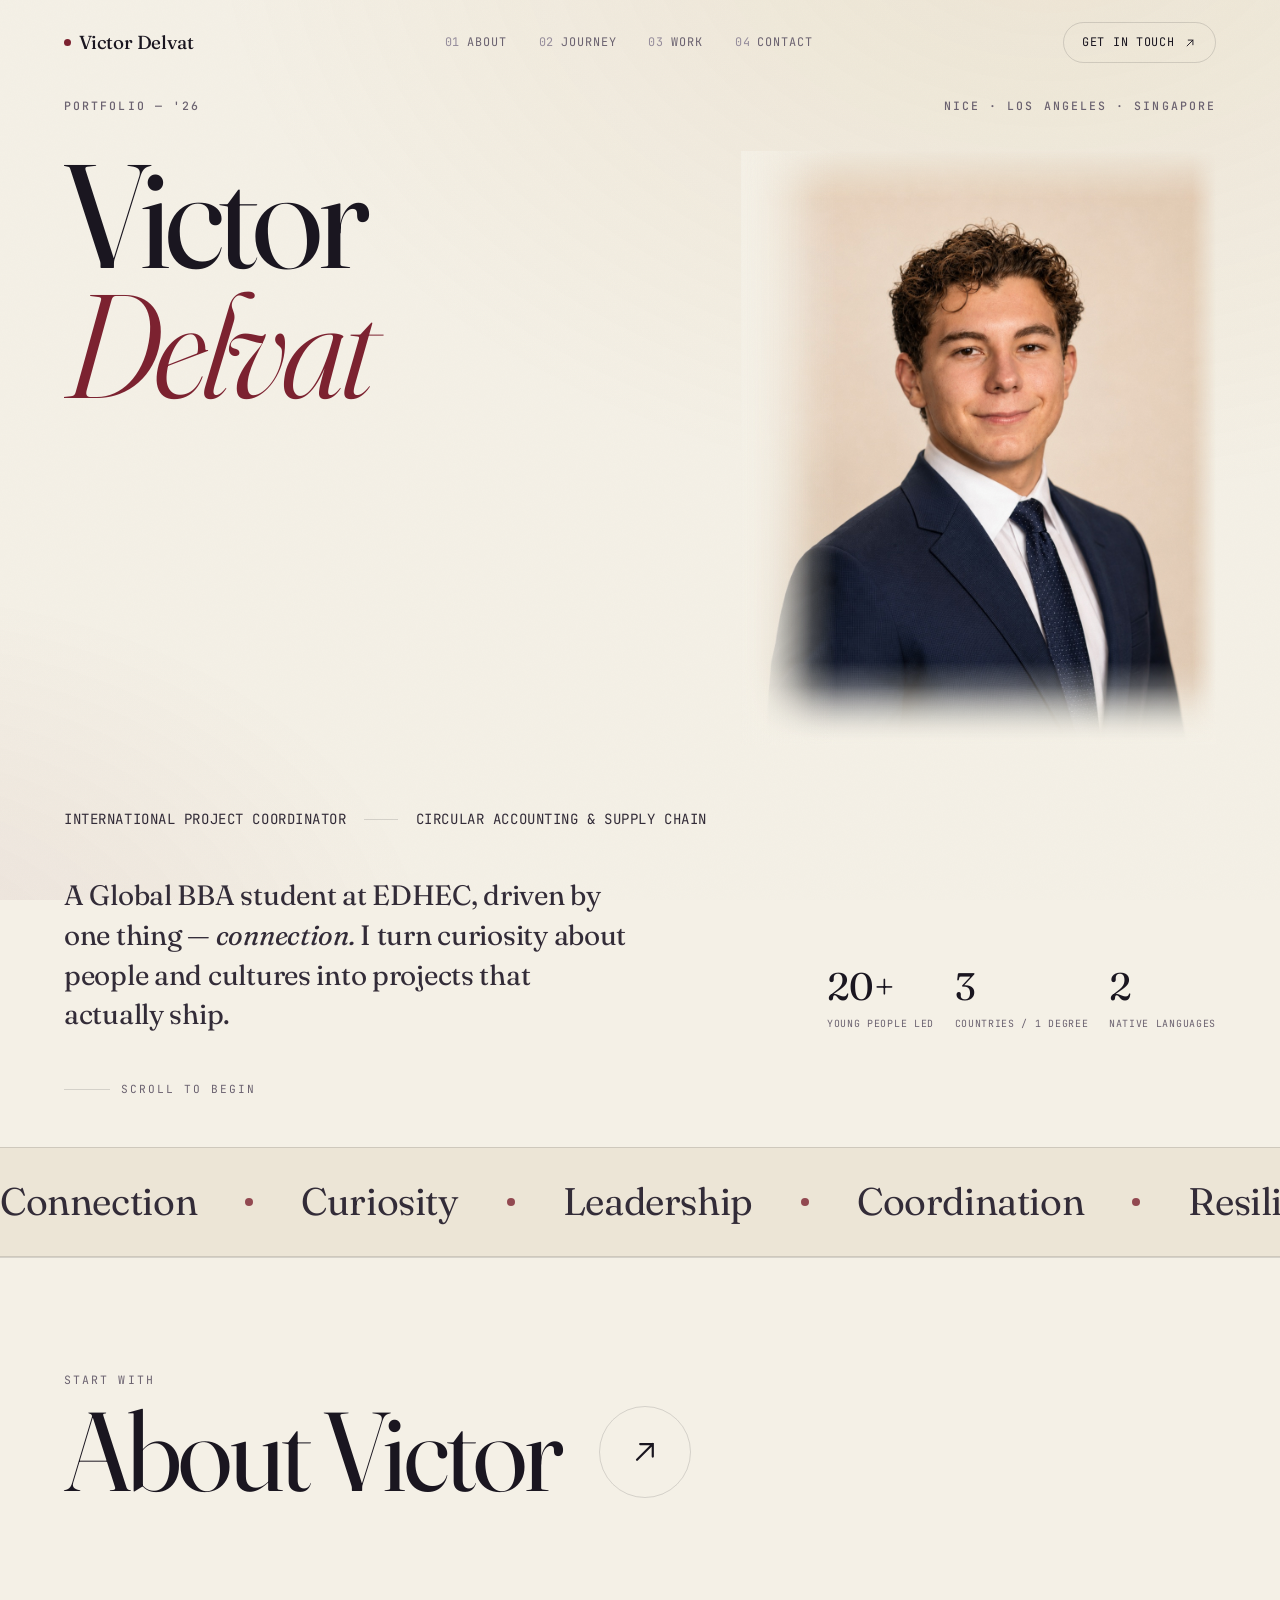
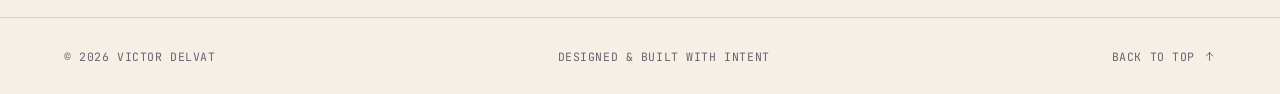
==== commit f568d04d: "Refine hero: larger portrait, lowered role line, single-line stats Enlarge the hero portrait and top" ====
--- a/index.html
+++ b/index.html
@@ -69,9 +69,9 @@
     </p>
     <div class="hero-meta r-up" data-d="4">
       <div class="hero-stats">
+        <div class="stat"><span class="num">20+</span><span class="cap">Young people led</span></div>
         <div class="stat"><span class="num">3</span><span class="cap">Countries / 1 degree</span></div>
         <div class="stat"><span class="num">2</span><span class="cap">Native languages</span></div>
-        <div class="stat"><span class="num">20+</span><span class="cap">Young people led</span></div>
       </div>
     </div>
   </div>
--- a/assets/styles.css
+++ b/assets/styles.css
@@ -154,26 +154,34 @@
 /* ============================================================ HERO */
 .hero{min-height:100svh;display:flex;flex-direction:column;justify-content:center;padding-top:6rem;padding-bottom:3rem;position:relative;z-index:1}
 .hero-top{display:flex;justify-content:space-between;align-items:flex-end;gap:2rem;margin-bottom:clamp(1.5rem,4vh,3rem);flex-wrap:wrap}
-.hero-head{display:flex;align-items:flex-end;justify-content:space-between;gap:clamp(1.5rem,4vw,3rem);flex-wrap:wrap}
-.hero-name{font-size:clamp(3.8rem,17vw,17rem);letter-spacing:-0.04em;line-height:0.86}
+.hero-head{display:grid;grid-template-columns:minmax(0,1fr) minmax(0,0.92fr);align-items:start;gap:clamp(1.5rem,4vw,3.5rem)}
+.hero-name{font-size:clamp(3rem,11.5vw,11rem);letter-spacing:-0.04em;line-height:0.88}
 .hero-name em{font-style:italic;font-weight:320;color:var(--clay)}
-.hero-role{display:flex;align-items:center;gap:1.1rem;flex-wrap:wrap;margin-top:clamp(1.4rem,3.5vh,2.6rem);
+.hero-role{display:flex;align-items:center;gap:1.1rem;flex-wrap:wrap;margin-top:clamp(2.5rem,7vh,5.5rem);
   font-family:var(--f-mono);font-size:clamp(0.78rem,1.1vw,0.95rem);letter-spacing:0.04em;text-transform:uppercase;color:var(--ink-soft)}
 .hero-role .sep{width:34px;height:1px;background:var(--line);display:inline-block}
-.hero-grid{display:grid;grid-template-columns:1.4fr 1fr;gap:clamp(2rem,5vw,5rem);align-items:end;margin-top:clamp(2.5rem,6vh,4.5rem)}
+.hero-grid{display:grid;grid-template-columns:minmax(0,1.2fr) minmax(0,1.15fr);gap:clamp(1.5rem,3vw,3.2rem);align-items:end;margin-top:clamp(2rem,5vh,4rem)}
 .hero-lead{align-self:end}
 .hero-meta{display:flex;flex-direction:column;gap:.9rem;align-items:flex-start;justify-self:end}
-.hero-stats{display:flex;gap:clamp(1.5rem,4vw,3rem);flex-wrap:wrap}
+.hero-stats{display:flex;gap:clamp(0.8rem,1.6vw,1.5rem);flex-wrap:nowrap}
+.hero-stats .stat{flex:none}
 .stat .num{font-family:var(--f-display);font-size:clamp(1.9rem,3vw,2.8rem);line-height:1;font-weight:400;display:block}
-.stat .cap{font-family:var(--f-mono);font-size:0.68rem;letter-spacing:0.1em;text-transform:uppercase;color:var(--muted);margin-top:.5rem}
+.stat .cap{font-family:var(--f-mono);font-size:0.62rem;letter-spacing:0.07em;text-transform:uppercase;color:var(--muted);margin-top:.5rem;white-space:nowrap}
 .scroll-cue{display:flex;align-items:center;gap:.7rem;margin-top:clamp(2rem,5vh,3.5rem);font-family:var(--f-mono);font-size:0.7rem;letter-spacing:0.18em;text-transform:uppercase;color:var(--muted)}
 .scroll-cue .line{position:relative;width:46px;height:1px;background:var(--line);overflow:hidden}
 .scroll-cue .line::after{content:"";position:absolute;inset:0;background:var(--ink);transform:translateX(-100%);animation:cue 2.4s var(--ease) infinite}
 @keyframes cue{0%{transform:translateX(-100%)}50%{transform:translateX(0)}100%{transform:translateX(100%)}}
 
 /* ============================================================ PORTRAIT / PHOTO SLOTS */
-.portrait{position:relative;flex:none;align-self:flex-end;margin-bottom:.4rem;width:clamp(160px,18vw,270px);aspect-ratio:4/5;
-  border:1px solid var(--line);border-radius:18px;overflow:hidden;background:var(--paper-2)}
+.portrait{position:relative;justify-self:end;align-self:start;height:clamp(400px,66vh,720px);aspect-ratio:4/5;width:auto;max-width:100%}
+.portrait.is-empty{border:1px dashed var(--line);border-radius:18px;background:var(--paper-2);overflow:hidden}
+.portrait:not(.is-empty) img{object-position:50% 12%;
+  -webkit-mask-image:linear-gradient(to right,transparent 0,#000 15%,#000 95%,transparent 100%),linear-gradient(to bottom,transparent 0,#000 8%,#000 90%,transparent 100%);
+  -webkit-mask-composite:source-in;
+  mask-image:linear-gradient(to right,transparent 0,#000 15%,#000 95%,transparent 100%),linear-gradient(to bottom,transparent 0,#000 8%,#000 90%,transparent 100%);
+  mask-composite:intersect}
+.portrait:not(.is-empty)::after{content:"";position:absolute;inset:0;z-index:2;pointer-events:none;
+  background:linear-gradient(to right,var(--paper),transparent 20%),linear-gradient(to top,var(--paper),transparent 14%)}
 .portrait img,.photo img{position:absolute;inset:0;width:100%;height:100%;object-fit:cover;z-index:1}
 .portrait figcaption,.photo figcaption{position:absolute;inset:0;display:flex;align-items:center;justify-content:center;text-align:center;
   font-family:var(--f-mono);font-size:0.64rem;letter-spacing:0.14em;text-transform:uppercase;color:var(--muted-2);line-height:1.7}
@@ -344,6 +352,9 @@
   .nav-toggle span{width:22px;height:1.5px;background:var(--ink);transition:transform .4s var(--ease),opacity .3s}
   .nav-toggle[aria-expanded="true"] span:first-child{transform:translateY(3.25px) rotate(45deg)}
   .nav-toggle[aria-expanded="true"] span:last-child{transform:translateY(-3.25px) rotate(-45deg)}
+  .hero-head{grid-template-columns:1fr;gap:2rem}
+  .portrait{height:auto;width:min(72%,300px);aspect-ratio:4/5;justify-self:start}
+  .hero-stats{flex-wrap:wrap;gap:1.4rem}
   .hero-grid{grid-template-columns:1fr;gap:2.5rem}
   .hero-meta{justify-self:start}
   .about-grid{grid-template-columns:1fr;gap:2rem}
